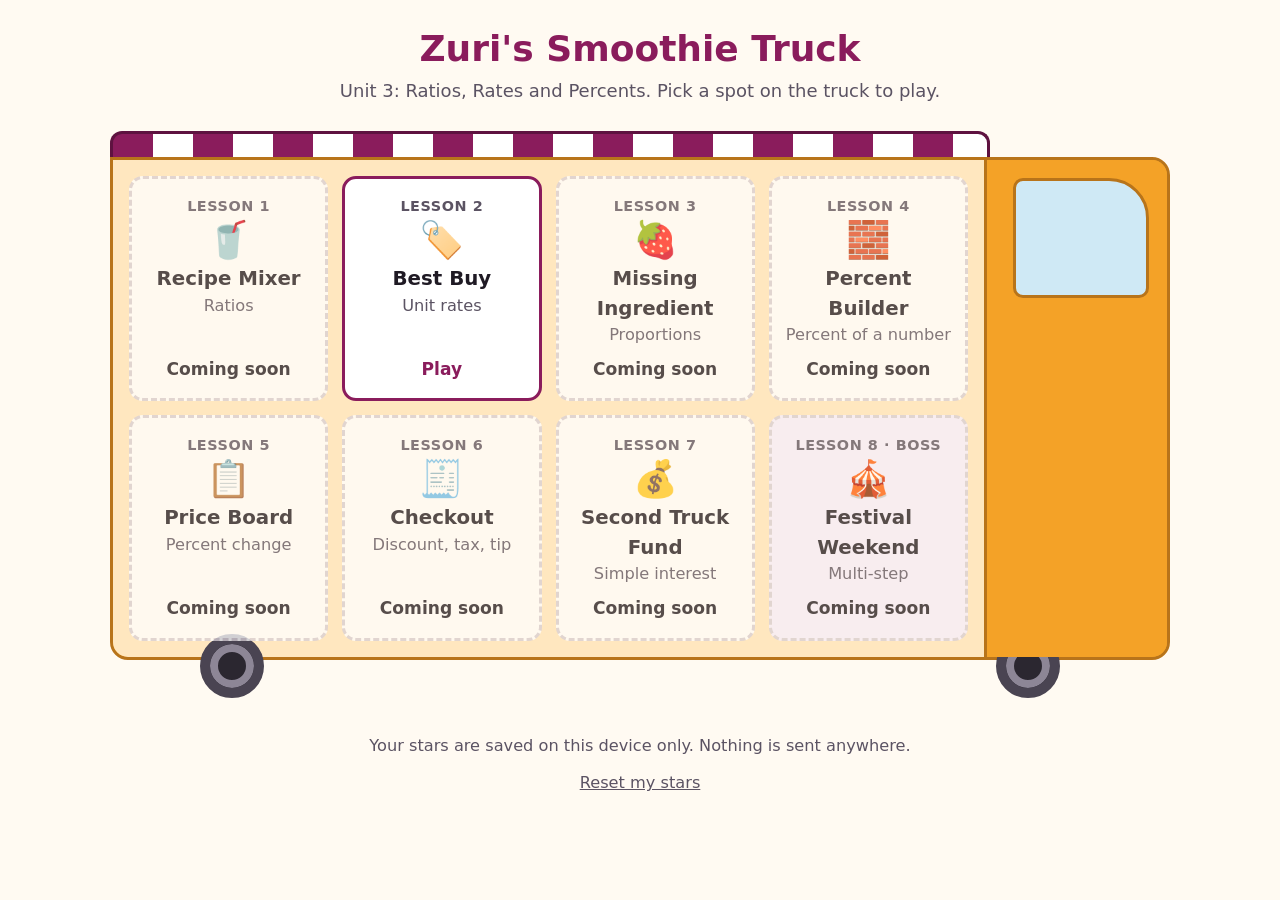
==== index.html @ 4f975bba "Add home screen truck map and Best Buy game (step 1) Static site (HTML/CSS/JS, no build) for Unit 3 " ====
<!doctype html>
<html lang="en-CA">
<head>
  <meta charset="utf-8">
  <meta name="viewport" content="width=device-width, initial-scale=1">
  <meta http-equiv="Content-Security-Policy" content="default-src 'self'; img-src 'self' data:; connect-src 'none'; form-action 'none'; base-uri 'self'">
  <title>Zuri's Smoothie Truck</title>
  <meta name="description" content="Grade 8 Unit 3 practice games: ratios, rates and percents at Zuri's Smoothie Truck.">
  <link rel="icon" href="favicon.svg" type="image/svg+xml">
  <link rel="stylesheet" href="assets/css/style.css">
</head>
<body class="home">
  <header class="home-header">
    <h1>Zuri's Smoothie Truck</h1>
    <p class="lede">Unit 3: Ratios, Rates and Percents. Pick a spot on the truck to play.</p>
  </header>

  <main>
    <div class="truck">
      <div class="awning" aria-hidden="true"></div>
      <div class="truck-body">
        <ol class="tiles" aria-label="Games">
          <li>
            <div class="tile soon" data-game="recipe-mixer">
              <span class="tile-lesson">Lesson 1</span>
              <span class="tile-icon" aria-hidden="true">🥤</span>
              <span class="tile-name">Recipe Mixer</span>
              <span class="tile-skill">Ratios</span>
              <span class="tile-status">Coming soon</span>
            </div>
          </li>
          <li>
            <a class="tile live" href="best-buy/" data-game="best-buy">
              <span class="tile-lesson">Lesson 2</span>
              <span class="tile-icon" aria-hidden="true">🏷️</span>
              <span class="tile-name">Best Buy</span>
              <span class="tile-skill">Unit rates</span>
              <span class="tile-status">Play</span>
            </a>
          </li>
          <li>
            <div class="tile soon" data-game="missing-ingredient">
              <span class="tile-lesson">Lesson 3</span>
              <span class="tile-icon" aria-hidden="true">🍓</span>
              <span class="tile-name">Missing Ingredient</span>
              <span class="tile-skill">Proportions</span>
              <span class="tile-status">Coming soon</span>
            </div>
          </li>
          <li>
            <div class="tile soon" data-game="percent-builder">
              <span class="tile-lesson">Lesson 4</span>
              <span class="tile-icon" aria-hidden="true">🧱</span>
              <span class="tile-name">Percent Builder</span>
              <span class="tile-skill">Percent of a number</span>
              <span class="tile-status">Coming soon</span>
            </div>
          </li>
          <li>
            <div class="tile soon" data-game="price-board">
              <span class="tile-lesson">Lesson 5</span>
              <span class="tile-icon" aria-hidden="true">📋</span>
              <span class="tile-name">Price Board</span>
              <span class="tile-skill">Percent change</span>
              <span class="tile-status">Coming soon</span>
            </div>
          </li>
          <li>
            <div class="tile soon" data-game="checkout">
              <span class="tile-lesson">Lesson 6</span>
              <span class="tile-icon" aria-hidden="true">🧾</span>
              <span class="tile-name">Checkout</span>
              <span class="tile-skill">Discount, tax, tip</span>
              <span class="tile-status">Coming soon</span>
            </div>
          </li>
          <li>
            <div class="tile soon" data-game="truck-fund">
              <span class="tile-lesson">Lesson 7</span>
              <span class="tile-icon" aria-hidden="true">💰</span>
              <span class="tile-name">Second Truck Fund</span>
              <span class="tile-skill">Simple interest</span>
              <span class="tile-status">Coming soon</span>
            </div>
          </li>
          <li>
            <div class="tile soon boss" data-game="festival-boss">
              <span class="tile-lesson">Lesson 8 · Boss</span>
              <span class="tile-icon" aria-hidden="true">🎪</span>
              <span class="tile-name">Festival Weekend</span>
              <span class="tile-skill">Multi-step</span>
              <span class="tile-status">Coming soon</span>
            </div>
          </li>
        </ol>
        <div class="cab" aria-hidden="true"><div class="cab-window"></div></div>
      </div>
      <div class="wheels" aria-hidden="true"><span class="wheel"></span><span class="wheel"></span></div>
    </div>
  </main>

  <footer class="home-footer">
    <p>Your stars are saved on this device only. Nothing is sent anywhere.</p>
    <button type="button" class="link-button" id="reset-progress">Reset my stars</button>
  </footer>

  <script src="assets/js/common.js"></script>
  <script src="assets/js/home.js"></script>
</body>
</html>
---- assets/css/style.css ----
/* Zuri's Smoothie Truck: shared styles. System fonts only, so it loads fast on school Wi-Fi. */
:root {
  --berry: #8a1c5c;
  --berry-dark: #5e1240;
  --mango: #f4a227;
  --mango-light: #ffe7bf;
  --mint: #d9f2e6;
  --leaf: #1d6b45;
  --cream: #fffaf2;
  --ink: #1f1a24;
  --muted: #5b5363;
  --line: #d8cfd6;
  --card: #ffffff;
  --good-bg: #e3f5ea;
  --try-bg: #fff3d6;
  --show-bg: #eef0ff;
  --show-line: #4a55a2;
  --bad: #b3261e;
  --focus: #1a5fd0;
  --radius: 14px;
}

* { box-sizing: border-box; }

html { font-size: 112.5%; } /* 18px base */

body {
  margin: 0;
  font-family: system-ui, -apple-system, "Segoe UI", Roboto, "Noto Sans", Arial, sans-serif;
  line-height: 1.5;
  color: var(--ink);
  background: var(--cream);
}

h1, h2 { line-height: 1.2; }

a { color: var(--berry); }

:focus-visible { outline: 3px solid var(--focus); outline-offset: 3px; }

.sr-only {
  position: absolute; width: 1px; height: 1px; padding: 0; margin: -1px;
  overflow: hidden; clip: rect(0 0 0 0); white-space: nowrap; border: 0;
}

.small { font-size: 0.9rem; color: var(--muted); }

/* ---------- Buttons ---------- */
.btn {
  display: inline-flex; align-items: center; justify-content: center;
  min-height: 52px; padding: 0.6rem 1.4rem;
  font: inherit; font-weight: 700;
  border-radius: 999px; border: 2px solid var(--berry);
  background: #fff; color: var(--berry);
  text-decoration: none; cursor: pointer;
}
.btn.primary { background: var(--berry); color: #fff; }
.btn.primary:hover { background: var(--berry-dark); border-color: var(--berry-dark); }
.btn:hover { background: #fbeef5; }
.btn[hidden] { display: none; }

.link-button {
  font: inherit; font-size: 0.9rem; background: none; border: none; padding: 0.75rem;
  color: var(--muted); text-decoration: underline; cursor: pointer; min-height: 44px;
}

/* ---------- Home: the truck map ---------- */
.home-header { text-align: center; padding: 1.5rem 16px 0.5rem; }
.home-header h1 { margin: 0; font-size: 2rem; color: var(--berry); }
.lede { margin: 0.4rem auto 0; max-width: 40rem; color: var(--muted); }

.home main { padding: 1rem 16px 0; }

.truck { max-width: 1060px; margin: 0 auto; }

.awning {
  height: 26px;
  border-radius: 12px 12px 0 0;
  background: repeating-linear-gradient(90deg, var(--berry) 0 40px, #fff 40px 80px);
  border: 3px solid var(--berry-dark);
  border-bottom: none;
  margin-right: 180px;
}

.truck-body {
  display: flex;
  background: var(--mango);
  border: 3px solid #b8741a;
  border-radius: 0 18px 18px 18px;
  overflow: hidden;
}

.tiles {
  list-style: none; margin: 0; padding: 16px;
  flex: 1;
  display: grid;
  grid-template-columns: repeat(4, minmax(0, 1fr));
  gap: 14px;
  background: var(--mango-light);
  border-right: 3px solid #b8741a;
}

.cab {
  width: 180px; flex: none;
  background: var(--mango);
  position: relative;
}
.cab-window {
  position: absolute; top: 18px; right: 18px; left: 26px; height: 120px;
  background: #cfe9f5; border: 3px solid #b8741a; border-radius: 10px 40px 10px 10px;
}

.wheels {
  display: flex; justify-content: space-between;
  padding: 0 110px 0 90px; margin-top: -26px;
}
.wheel {
  width: 64px; height: 64px; border-radius: 50%;
  background: #2b2730; border: 10px solid #4a4452;
  box-shadow: inset 0 0 0 8px #8d8696;
}

.tile {
  position: relative;
  display: flex; flex-direction: column; align-items: center; text-align: center;
  height: 100%; min-height: 170px;
  padding: 0.9rem 0.6rem;
  background: var(--card);
  border: 3px solid var(--line);
  border-radius: var(--radius);
  color: var(--ink); text-decoration: none;
}
a.tile { border-color: var(--berry); }
a.tile:hover { background: #fdf2f8; }
.tile.boss { background: #f6efff; }
.tile.soon { opacity: 0.75; border-style: dashed; }
.tile-lesson { font-size: 0.8rem; font-weight: 700; color: var(--muted); text-transform: uppercase; letter-spacing: 0.04em; }
.tile-icon { font-size: 2rem; line-height: 1.3; }
.tile-name { font-weight: 800; font-size: 1.1rem; }
.tile-skill { font-size: 0.9rem; color: var(--muted); }
.tile-status {
  margin-top: auto; padding-top: 0.5rem;
  font-weight: 700; font-size: 0.95rem;
}
a.tile .tile-status { color: var(--berry); }
.tile.done { border-color: var(--leaf); background: var(--mint); }
.tile.done .tile-status { color: var(--leaf); }
.tile-badge {
  position: absolute; top: -12px; right: -10px;
  width: 40px; height: 40px; border-radius: 50%;
  display: flex; align-items: center; justify-content: center;
  background: var(--mango); color: #fff; font-size: 1.4rem;
  border: 3px solid #fff; box-shadow: 0 1px 3px rgba(0, 0, 0, 0.3);
}

.home-footer { text-align: center; padding: 2rem 16px; color: var(--muted); font-size: 0.9rem; }
.home-footer p { margin: 0; }

@media (max-width: 860px) {
  .tiles { grid-template-columns: repeat(2, minmax(0, 1fr)); border-right: none; }
  .cab { display: none; }
  .awning { margin-right: 0; }
  .truck-body { border-radius: 0 0 18px 18px; }
  .wheels { padding: 0 40px; }
}
@media (max-width: 380px) {
  .tiles { gap: 10px; padding: 10px; }
  .tile { min-height: 150px; padding: 0.7rem 0.4rem; }
  .tile-name { font-size: 1rem; }
}

/* ---------- Game pages ---------- */
.topbar {
  display: flex; align-items: center; gap: 1rem;
  padding: 0.5rem 16px;
  background: var(--berry); color: #fff;
}
.topbar h1 { margin: 0; font-size: 1.3rem; flex: 1; }
.topbar .back {
  color: #fff; font-weight: 700; text-decoration: none;
  min-height: 48px; display: inline-flex; align-items: center;
  padding: 0 0.75rem; border: 2px solid rgba(255, 255, 255, 0.6); border-radius: 999px;
}
.topbar .back:hover { background: rgba(255, 255, 255, 0.15); }
.score { font-weight: 700; white-space: nowrap; }

.game { max-width: 820px; margin: 0 auto; padding: 1rem 16px 3rem; }

.key-move {
  margin: 0 0 1rem; padding: 0.6rem 0.9rem;
  background: var(--mango-light); border-left: 6px solid var(--mango); border-radius: 8px;
}

.progress-row { display: flex; align-items: center; gap: 0.8rem; margin-bottom: 0.5rem; font-weight: 700; }
.progress-row progress { flex: 1; height: 14px; accent-color: var(--berry); }

.prompt { font-size: 1.15rem; font-weight: 600; margin: 0.5rem 0; }
.watch { margin: 0 0 0.3rem; font-weight: 700; color: var(--bad); }

/* Price tags */
.tags {
  display: grid; grid-template-columns: 1fr 1fr; gap: 1rem;
  margin: 1rem 0;
}
.tag-col { display: flex; flex-direction: column; min-width: 0; }

.price-tag {
  position: relative;
  display: flex; flex-direction: column; align-items: center; gap: 0.15rem;
  width: 100%; min-height: 150px; padding: 1rem 0.5rem 1rem;
  font: inherit; color: var(--ink);
  background: #fff;
  border: 3px solid var(--line);
  border-radius: 12px 12px 28px 28px;
  cursor: pointer;
}
.price-tag::before {
  content: ""; position: absolute; top: 10px; left: 50%;
  width: 14px; height: 14px; margin-left: -7px; border-radius: 50%;
  background: var(--cream); border: 2px solid var(--line);
}
.price-tag:hover:not(:disabled) { border-color: var(--berry); }
.price-tag[aria-pressed="true"] { border-color: var(--berry); background: #fdf0f7; box-shadow: inset 0 0 0 3px var(--berry); }
.price-tag:disabled { cursor: default; }
.price-tag.answer { border-color: var(--leaf); background: var(--good-bg); }
.tag-label { margin-top: 0.9rem; font-size: 0.85rem; font-weight: 700; color: var(--muted); text-transform: uppercase; letter-spacing: 0.05em; }
.tag-qty { font-size: 1.2rem; font-weight: 700; }
.tag-price { font-size: 1.8rem; font-weight: 800; color: var(--berry); }
.tag-pick { font-size: 0.85rem; font-weight: 700; color: var(--berry); visibility: hidden; }
.price-tag[aria-pressed="true"] .tag-pick { visibility: visible; }
/* Once a question is over, the label marks the real answer, not the student's pick. */
.price-tag:disabled .tag-pick { visibility: hidden; }
.price-tag.answer .tag-pick { visibility: visible; color: var(--leaf); }

.unit-input { margin-top: 0.8rem; font-weight: 700; font-size: 0.95rem; }
.input-row { display: flex; align-items: center; gap: 0.35rem; flex-wrap: wrap; }
.affix { font-weight: 700; }
.input-row input {
  width: 6.5em; min-width: 0; min-height: 52px; padding: 0.4rem 0.6rem;
  font: inherit; font-size: 1.15rem;
  border: 2px solid #8f8597; border-radius: 10px; background: #fff;
}
.input-row input.right { border-color: var(--leaf); background: var(--good-bg); }
.input-row input.wrong { border-color: var(--bad); }
.input-row input:disabled { color: var(--ink); opacity: 1; }
.mark { min-height: 1.5em; font-weight: 700; font-size: 0.9rem; }
.mark.right { color: var(--leaf); }
.mark.wrong { color: var(--bad); }

@media (max-width: 480px) {
  .tags { gap: 0.6rem; }
  .price-tag { min-height: 135px; }
  .tag-price { font-size: 1.5rem; }
  .tag-qty { font-size: 1.05rem; }
  .input-row input { width: 100%; flex: 1 1 4em; }
  .topbar h1 { font-size: 1.1rem; }
}

/* Feedback */
.feedback { border-radius: var(--radius); }
.feedback:empty { display: none; }
.feedback.info, .feedback.good, .feedback.try, .feedback.show { padding: 0.8rem 1rem; margin: 0.5rem 0 1rem; border: 2px solid transparent; }
.feedback.info { background: #f1eef3; border-color: var(--line); }
.feedback.good { background: var(--good-bg); border-color: var(--leaf); }
.feedback.try { background: var(--try-bg); border-color: var(--mango); }
.feedback.show { background: var(--show-bg); border-color: var(--show-line); }
.feedback p { margin: 0.3rem 0; }
.feedback h2 { font-size: 1rem; margin: 0.6rem 0 0.2rem; text-transform: uppercase; letter-spacing: 0.05em; }
.feedback ol { margin: 0.3rem 0; padding-left: 1.4rem; }
.feedback li { margin: 0.25rem 0; }

/* Double number line */
.dnl { margin: 0.5rem 0; }
.dnl svg { width: 100%; max-width: 440px; height: auto; display: block; background: #fff; border-radius: 10px; }
.dnl figcaption { font-size: 0.9rem; color: var(--muted); }
.dnl-line { stroke: var(--ink); stroke-width: 2.5; }
.dnl-tick { stroke: var(--ink); stroke-width: 2.5; }
.dnl-text { font: 600 15px system-ui, sans-serif; fill: var(--ink); }
.dnl-ask { font: 800 18px system-ui, sans-serif; fill: var(--berry); }
.dnl-op { font: 700 15px system-ui, sans-serif; fill: var(--show-line); }

.actions { display: flex; flex-wrap: wrap; gap: 0.8rem; margin-top: 0.5rem; }

/* Summary */
.summary { text-align: center; padding: 1rem 0; }
.summary h2 { font-size: 1.8rem; color: var(--berry); margin: 0.5rem 0; }
.summary h2:focus { outline: none; }
.big-stars { font-size: 3.5rem; color: var(--mango); margin: 0.2rem 0; letter-spacing: 0.1em; }
.summary .actions { justify-content: center; margin-top: 1.2rem; }

@media (prefers-reduced-motion: reduce) {
  * { transition: none !important; animation: none !important; }
}
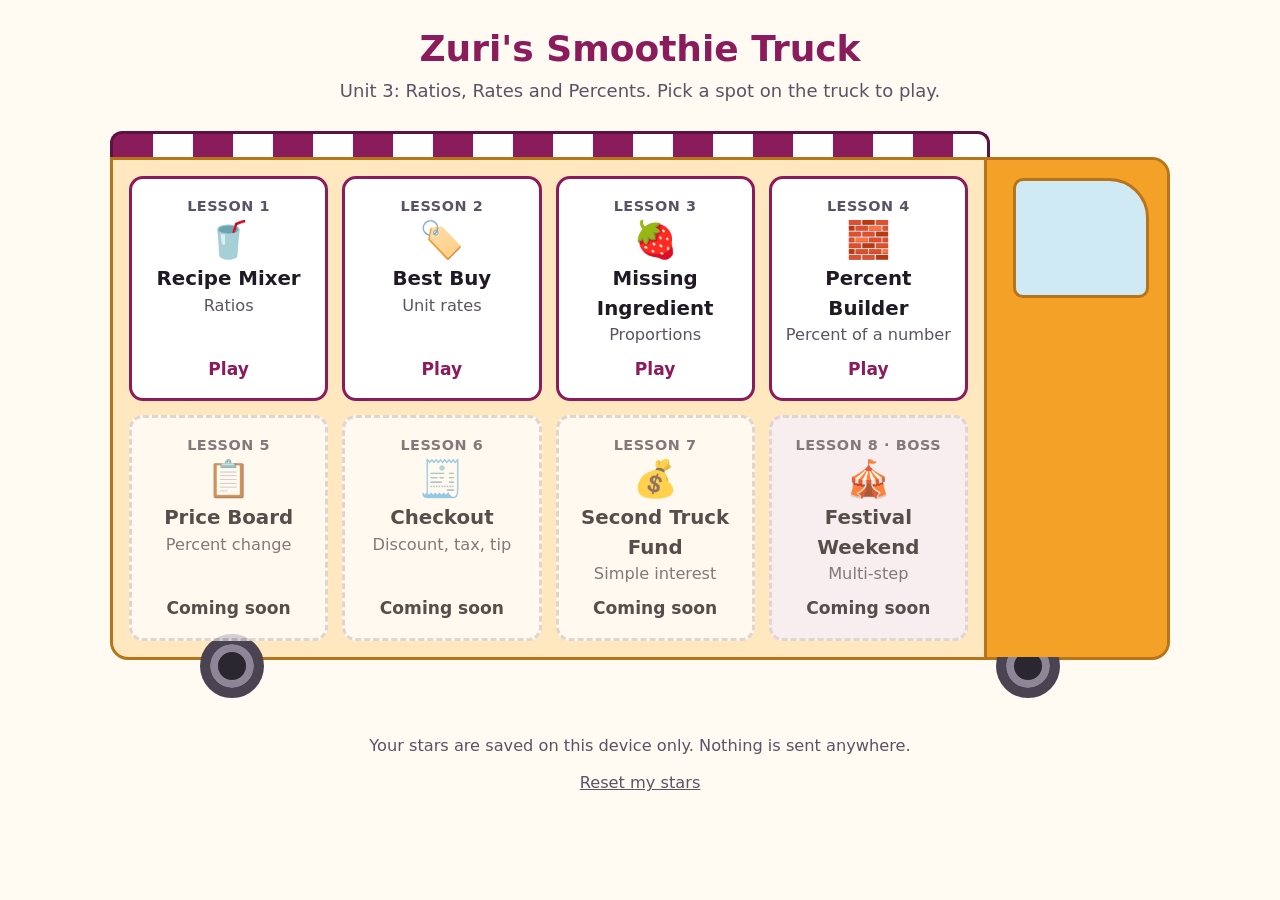
==== commit 1eb1b24f: "Add Recipe Mixer, Missing Ingredient and Percent Builder games - Recipe Mixer (L1): scale a recipe i" ====
--- a/index.html
+++ b/index.html
@@ -21,13 +21,13 @@
       <div class="truck-body">
         <ol class="tiles" aria-label="Games">
           <li>
-            <div class="tile soon" data-game="recipe-mixer">
+            <a class="tile live" href="recipe-mixer/" data-game="recipe-mixer">
               <span class="tile-lesson">Lesson 1</span>
               <span class="tile-icon" aria-hidden="true">🥤</span>
               <span class="tile-name">Recipe Mixer</span>
               <span class="tile-skill">Ratios</span>
-              <span class="tile-status">Coming soon</span>
-            </div>
+              <span class="tile-status">Play</span>
+            </a>
           </li>
           <li>
             <a class="tile live" href="best-buy/" data-game="best-buy">
@@ -39,22 +39,22 @@
             </a>
           </li>
           <li>
-            <div class="tile soon" data-game="missing-ingredient">
+            <a class="tile live" href="missing-ingredient/" data-game="missing-ingredient">
               <span class="tile-lesson">Lesson 3</span>
               <span class="tile-icon" aria-hidden="true">🍓</span>
               <span class="tile-name">Missing Ingredient</span>
               <span class="tile-skill">Proportions</span>
-              <span class="tile-status">Coming soon</span>
-            </div>
+              <span class="tile-status">Play</span>
+            </a>
           </li>
           <li>
-            <div class="tile soon" data-game="percent-builder">
+            <a class="tile live" href="percent-builder/" data-game="percent-builder">
               <span class="tile-lesson">Lesson 4</span>
               <span class="tile-icon" aria-hidden="true">🧱</span>
               <span class="tile-name">Percent Builder</span>
               <span class="tile-skill">Percent of a number</span>
-              <span class="tile-status">Coming soon</span>
-            </div>
+              <span class="tile-status">Play</span>
+            </a>
           </li>
           <li>
             <div class="tile soon" data-game="price-board">
--- a/assets/css/style.css
+++ b/assets/css/style.css
@@ -288,6 +288,105 @@
 .big-stars { font-size: 3.5rem; color: var(--mango); margin: 0.2rem 0; letter-spacing: 0.1em; }
 .summary .actions { justify-content: center; margin-top: 1.2rem; }
 
+/* ---------- Shared question parts ---------- */
+.step-title { font-weight: 700; margin: 1.1rem 0 0.4rem; }
+.answer-list { display: flex; flex-direction: column; gap: 0.6rem; margin: 0.6rem 0; }
+.answer-line { display: flex; flex-wrap: wrap; align-items: center; gap: 0.3rem 0.8rem; }
+.answer-line > label { font-weight: 700; min-width: 9rem; }
+.answer-line .mark { flex-basis: 100%; }
+.dnl-seg { fill: #f8d3e6; stroke: var(--berry); stroke-width: 1.5; }
+.dnl-seg.alt { fill: var(--mango-light); stroke: #b8741a; }
+.dnl-seg.t50 { fill: #f8d3e6; stroke: var(--ink); }
+.dnl-seg.t25 { fill: var(--mango-light); stroke: var(--ink); }
+.dnl-seg.t10 { fill: var(--mint); stroke: var(--ink); }
+.dnl-seg.t5 { fill: #e3e7ff; stroke: var(--ink); }
+.dnl-seg.t1 { fill: #f1eef3; stroke: var(--ink); }
+.dnl-segtext { font: 700 13px system-ui, sans-serif; fill: var(--ink); }
+
+/* Recipe card and ratio tables (Recipe Mixer) */
+.recipe-card {
+  display: flex; flex-direction: column; gap: 0.15rem;
+  margin: 0.8rem 0; padding: 0.7rem 1rem;
+  background: #fff; border: 2px dashed var(--berry); border-radius: var(--radius);
+}
+.recipe-name { font-weight: 800; color: var(--berry); }
+.recipe-ratio { font-size: 1.1rem; font-weight: 600; }
+.ratio-table { border-collapse: collapse; margin: 0.6rem 0; background: #fff; width: 100%; max-width: 560px; }
+.ratio-table th, .ratio-table td { border: 2px solid var(--line); padding: 0.5rem 0.7rem; text-align: center; vertical-align: middle; }
+.ratio-table thead th { background: var(--mango-light); }
+.ratio-table tbody th { text-align: left; font-weight: 700; }
+.ratio-table td { font-size: 1.15rem; font-weight: 700; }
+.ratio-table input {
+  width: 5.5em; min-height: 52px; padding: 0.4rem 0.6rem; font: inherit; font-size: 1.15rem; text-align: center;
+  border: 2px solid #8f8597; border-radius: 10px; background: #fff;
+}
+.ratio-table input.right { border-color: var(--leaf); background: var(--good-bg); }
+.ratio-table input.wrong { border-color: var(--bad); }
+.ratio-table input:disabled { color: var(--ink); }
+.ratio-table .mark { display: block; }
+.ratio-table.mini { max-width: 380px; }
+.ratio-table.mini td, .ratio-table.mini th { padding: 0.3rem 0.6rem; font-size: 1rem; }
+.ratio-table .op { color: var(--show-line); font-weight: 700; }
+
+/* Bar model (split a total) */
+.bar-model { margin: 0.6rem 0; }
+.bar-row { display: flex; align-items: center; gap: 0.6rem; margin: 0.3rem 0; flex-wrap: wrap; }
+.bar-label { min-width: 7rem; font-weight: 700; }
+.bar-boxes { display: flex; flex-wrap: wrap; gap: 4px; }
+.bar-box {
+  min-width: 2.6rem; height: 2.4rem; padding: 0 0.3rem;
+  display: inline-flex; align-items: center; justify-content: center;
+  border: 2px solid var(--ink); border-radius: 6px; font-weight: 800;
+}
+.bar-box.c0 { background: #f8d3e6; }
+.bar-box.c1 { background: var(--mango-light); }
+.bar-box.c2 { background: var(--mint); }
+.bar-total { font-weight: 700; margin: 0.3rem 0 0; }
+
+/* Proportion options (Missing Ingredient) */
+.options { display: flex; flex-wrap: wrap; gap: 0.7rem; }
+.option {
+  font: inherit; color: var(--ink); background: #fff; cursor: pointer;
+  min-height: 52px; padding: 0.6rem 1rem;
+  border: 3px solid var(--line); border-radius: var(--radius);
+}
+.option:hover:not(:disabled) { border-color: var(--berry); }
+.option[aria-pressed="true"] { border-color: var(--berry); background: #fdf0f7; box-shadow: inset 0 0 0 2px var(--berry); }
+.option:disabled { cursor: default; }
+.option.answer { border-color: var(--leaf); background: var(--good-bg); }
+.eq { display: inline-flex; align-items: center; gap: 0.5rem; }
+.eq-sign { font-size: 1.3rem; font-weight: 700; }
+.frac { display: inline-flex; flex-direction: column; align-items: center; vertical-align: middle; line-height: 1.25; }
+.frac-top { padding: 0 0.3rem 0.1rem; border-bottom: 2px solid currentColor; }
+.frac-bottom { padding: 0.1rem 0.3rem 0; }
+.feedback .frac { font-size: 0.95rem; }
+
+/* Percent tiles (Percent Builder) */
+.tile-bank { display: flex; flex-wrap: wrap; gap: 0.6rem; }
+.pct-tile {
+  min-width: 4.4rem; min-height: 56px; padding: 0.4rem 0.8rem;
+  font: inherit; font-size: 1.2rem; font-weight: 800; cursor: pointer;
+  color: var(--ink); background: #fff; border: 3px solid var(--ink); border-radius: 12px;
+}
+.pct-tile.t50 { background: #f8d3e6; }
+.pct-tile.t25 { background: var(--mango-light); }
+.pct-tile.t10 { background: var(--mint); }
+.pct-tile.t5 { background: #e3e7ff; }
+.pct-tile.t1 { background: #f1eef3; }
+.pct-tile:hover:not(:disabled) { border-color: var(--berry); }
+.pct-tile:disabled, .small-btn:disabled { cursor: default; opacity: 0.6; }
+.tile-tools { display: flex; gap: 0.6rem; margin-top: 0.6rem; }
+.btn.small-btn { min-height: 48px; padding: 0.4rem 1rem; font-size: 0.95rem; }
+.build-line { font-size: 1.1rem; margin: 0.8rem 0 0.2rem; }
+
+@media (max-width: 480px) {
+  .answer-line > label { min-width: 0; flex-basis: 100%; }
+  .ratio-table th, .ratio-table td { padding: 0.4rem; }
+  .ratio-table input { width: 4.5em; }
+  .options { flex-direction: column; }
+  .pct-tile { min-width: 3.8rem; font-size: 1.1rem; }
+}
+
 @media (prefers-reduced-motion: reduce) {
   * { transition: none !important; animation: none !important; }
 }
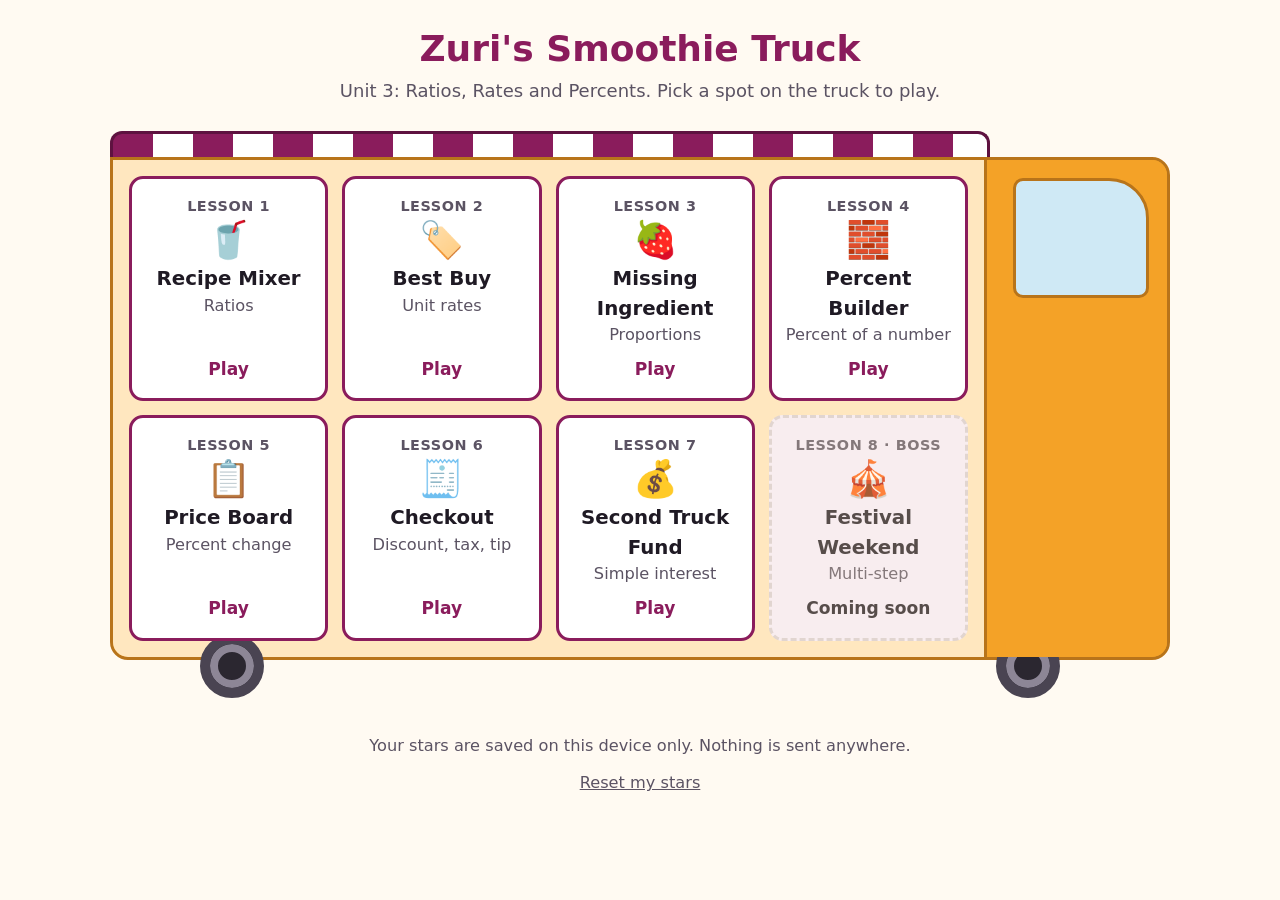
==== commit 00c6a46c: "Add Price Board, Checkout and Second Truck Fund; align games with the Unit 3 materials New games: - " ====
--- a/index.html
+++ b/index.html
@@ -57,31 +57,31 @@
             </a>
           </li>
           <li>
-            <div class="tile soon" data-game="price-board">
+            <a class="tile live" href="price-board/" data-game="price-board">
               <span class="tile-lesson">Lesson 5</span>
               <span class="tile-icon" aria-hidden="true">📋</span>
               <span class="tile-name">Price Board</span>
               <span class="tile-skill">Percent change</span>
-              <span class="tile-status">Coming soon</span>
-            </div>
+              <span class="tile-status">Play</span>
+            </a>
           </li>
           <li>
-            <div class="tile soon" data-game="checkout">
+            <a class="tile live" href="checkout/" data-game="checkout">
               <span class="tile-lesson">Lesson 6</span>
               <span class="tile-icon" aria-hidden="true">🧾</span>
               <span class="tile-name">Checkout</span>
               <span class="tile-skill">Discount, tax, tip</span>
-              <span class="tile-status">Coming soon</span>
-            </div>
+              <span class="tile-status">Play</span>
+            </a>
           </li>
           <li>
-            <div class="tile soon" data-game="truck-fund">
+            <a class="tile live" href="truck-fund/" data-game="truck-fund">
               <span class="tile-lesson">Lesson 7</span>
               <span class="tile-icon" aria-hidden="true">💰</span>
               <span class="tile-name">Second Truck Fund</span>
               <span class="tile-skill">Simple interest</span>
-              <span class="tile-status">Coming soon</span>
-            </div>
+              <span class="tile-status">Play</span>
+            </a>
           </li>
           <li>
             <div class="tile soon boss" data-game="festival-boss">
--- a/assets/css/style.css
+++ b/assets/css/style.css
@@ -265,6 +265,7 @@
 .feedback.try { background: var(--try-bg); border-color: var(--mango); }
 .feedback.show { background: var(--show-bg); border-color: var(--show-line); }
 .feedback p { margin: 0.3rem 0; }
+.feedback .warn { margin-top: 0.6rem; padding: 0.5rem 0.7rem; background: var(--try-bg); border-left: 5px solid var(--mango); border-radius: 6px; }
 .feedback h2 { font-size: 1rem; margin: 0.6rem 0 0.2rem; text-transform: uppercase; letter-spacing: 0.05em; }
 .feedback ol { margin: 0.3rem 0; padding-left: 1.4rem; }
 .feedback li { margin: 0.25rem 0; }
@@ -387,6 +388,52 @@
   .pct-tile { min-width: 3.8rem; font-size: 1.1rem; }
 }
 
+/* Given values in step questions */
+.given { font-weight: 800; font-size: 1.1rem; }
+
+/* Lowest terms (Recipe Mixer) */
+.ratio-inputs input { width: 4.5em; text-align: center; }
+.big-colon { font-size: 1.8rem; line-height: 1; padding: 0 0.2rem; }
+
+/* Price board (Price Board) */
+.menu-board {
+  margin: 0.8rem 0; padding: 0.8rem 1rem; max-width: 520px;
+  background: #24323a; color: #fff; border-radius: var(--radius); border: 6px solid #6b4a2b;
+}
+.mb-row { display: flex; justify-content: space-between; gap: 1rem; padding: 0.25rem 0; border-bottom: 1px dashed rgba(255, 255, 255, 0.35); }
+.mb-row:last-child { border-bottom: none; }
+.mb-price { font-weight: 800; color: #ffd98a; white-space: nowrap; }
+
+/* Receipt (Checkout) */
+.receipt {
+  margin: 0.8rem 0; padding: 1rem 1.2rem; max-width: 560px;
+  background: #fff; border: 2px solid var(--line); border-radius: 6px;
+  box-shadow: 0 2px 0 var(--line);
+  font-variant-numeric: tabular-nums;
+}
+.receipt-head { margin: 0 0 0.6rem; text-align: center; font-weight: 800; letter-spacing: 0.06em; text-transform: uppercase; color: var(--berry); }
+.receipt-foot { margin: 0.8rem 0 0; text-align: center; font-size: 0.85rem; color: var(--muted); }
+.receipt-line {
+  display: flex; flex-wrap: wrap; align-items: center; justify-content: space-between; gap: 0.3rem 0.8rem;
+  padding: 0.55rem 0; border-bottom: 2px dashed var(--line);
+}
+.receipt-line[hidden] { display: none; }
+.receipt-line:last-of-type { border-bottom: none; }
+.receipt-line > label { font-weight: 700; flex: 1 1 14rem; }
+.receipt-line .mark { flex-basis: 100%; text-align: right; }
+
+/* Goal (Second Truck Fund) */
+.goal-card {
+  display: inline-block; margin: 0.4rem 0; padding: 0.5rem 1rem;
+  background: var(--mint); border: 2px solid var(--leaf); border-radius: 999px; font-weight: 800; color: var(--leaf);
+}
+.plan-options .option { min-width: 7rem; font-weight: 700; }
+@media (max-width: 480px) {
+  .plan-options { flex-direction: row; }
+  .plan-options .option { min-width: 0; flex: 1 1 40%; }
+  .receipt { padding: 0.8rem; }
+}
+
 @media (prefers-reduced-motion: reduce) {
   * { transition: none !important; animation: none !important; }
 }
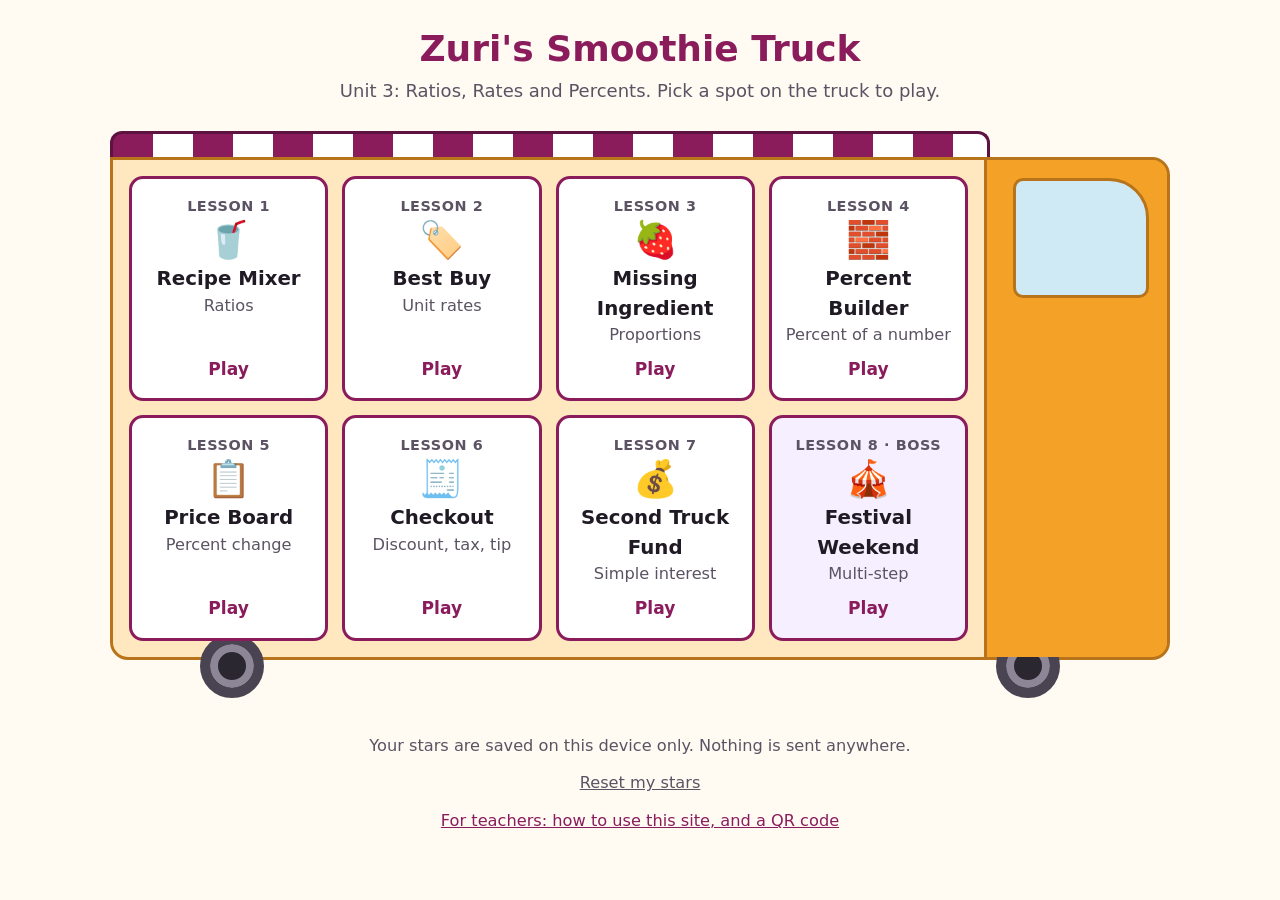
==== commit b209d343: "Add Festival Weekend boss and teacher page with QR code - Festival Weekend (L8): 5 multi-step proble" ====
--- a/index.html
+++ b/index.html
@@ -84,13 +84,13 @@
             </a>
           </li>
           <li>
-            <div class="tile soon boss" data-game="festival-boss">
+            <a class="tile live boss" href="festival-boss/" data-game="festival-boss">
               <span class="tile-lesson">Lesson 8 · Boss</span>
               <span class="tile-icon" aria-hidden="true">🎪</span>
               <span class="tile-name">Festival Weekend</span>
               <span class="tile-skill">Multi-step</span>
-              <span class="tile-status">Coming soon</span>
-            </div>
+              <span class="tile-status">Play</span>
+            </a>
           </li>
         </ol>
         <div class="cab" aria-hidden="true"><div class="cab-window"></div></div>
@@ -102,6 +102,7 @@
   <footer class="home-footer">
     <p>Your stars are saved on this device only. Nothing is sent anywhere.</p>
     <button type="button" class="link-button" id="reset-progress">Reset my stars</button>
+    <p><a href="teacher/">For teachers: how to use this site, and a QR code</a></p>
   </footer>
 
   <script src="assets/js/common.js"></script>
--- a/assets/css/style.css
+++ b/assets/css/style.css
@@ -434,6 +434,55 @@
   .receipt { padding: 0.8rem; }
 }
 
+/* Tool picker (Festival Weekend boss) */
+.answer-line.has-tool {
+  flex-direction: column; align-items: stretch;
+  padding: 0.7rem 0.9rem; background: #fff; border: 2px solid var(--line); border-radius: var(--radius);
+}
+.answer-line.has-tool > label { min-width: 0; }
+.tool-row { display: flex; flex-wrap: wrap; align-items: center; gap: 0.5rem 0.8rem; }
+.tool-select {
+  min-height: 52px; padding: 0.4rem 0.6rem; max-width: 100%;
+  font: inherit; font-size: 1rem; color: var(--ink);
+  background: var(--mango-light); border: 2px solid #8f8597; border-radius: 10px; cursor: pointer;
+}
+.tool-select.right { border-color: var(--leaf); background: var(--good-bg); }
+.tool-select.wrong { border-color: var(--bad); }
+.tool-select:disabled { color: var(--ink); opacity: 1; cursor: default; }
+.tool-tag {
+  display: inline-block; margin-left: 0.3rem; padding: 0 0.5rem;
+  font-size: 0.8rem; font-weight: 700; border-radius: 999px;
+  background: var(--mango-light); border: 1px solid #b8741a;
+}
+
+/* Teacher page */
+.teacher section { margin-bottom: 1.6rem; }
+.teacher h2 { color: var(--berry); margin: 0 0 0.5rem; font-size: 1.3rem; }
+.teacher li { margin: 0.35rem 0; }
+.share-card {
+  display: flex; flex-wrap: wrap; align-items: center; gap: 1.5rem;
+  padding: 1rem 1.2rem; background: #fff; border: 3px solid var(--berry); border-radius: var(--radius);
+}
+.share-text { flex: 1 1 18rem; }
+.site-url { font-size: 1.25rem; font-weight: 800; word-break: break-all; margin: 0.2rem 0; }
+.qr { width: 240px; height: 240px; max-width: 100%; image-rendering: pixelated; }
+.table-wrap { overflow-x: auto; }
+.teacher-table { border-collapse: collapse; width: 100%; background: #fff; font-size: 0.95rem; }
+.teacher-table th, .teacher-table td { border: 2px solid var(--line); padding: 0.5rem 0.6rem; text-align: left; vertical-align: top; }
+.teacher-table thead th { background: var(--mango-light); }
+.teacher-table td:first-child { text-align: center; font-weight: 700; }
+@media (max-width: 480px) {
+  .teacher-table { font-size: 0.85rem; }
+  .teacher-table th, .teacher-table td { padding: 0.35rem; }
+  .qr { width: 200px; height: 200px; }
+}
+@media print {
+  .topbar, .no-print, .home-footer { display: none !important; }
+  body { background: #fff; }
+  .share-card { border-color: #000; }
+  a { color: #000; text-decoration: none; }
+}
+
 @media (prefers-reduced-motion: reduce) {
   * { transition: none !important; animation: none !important; }
 }
